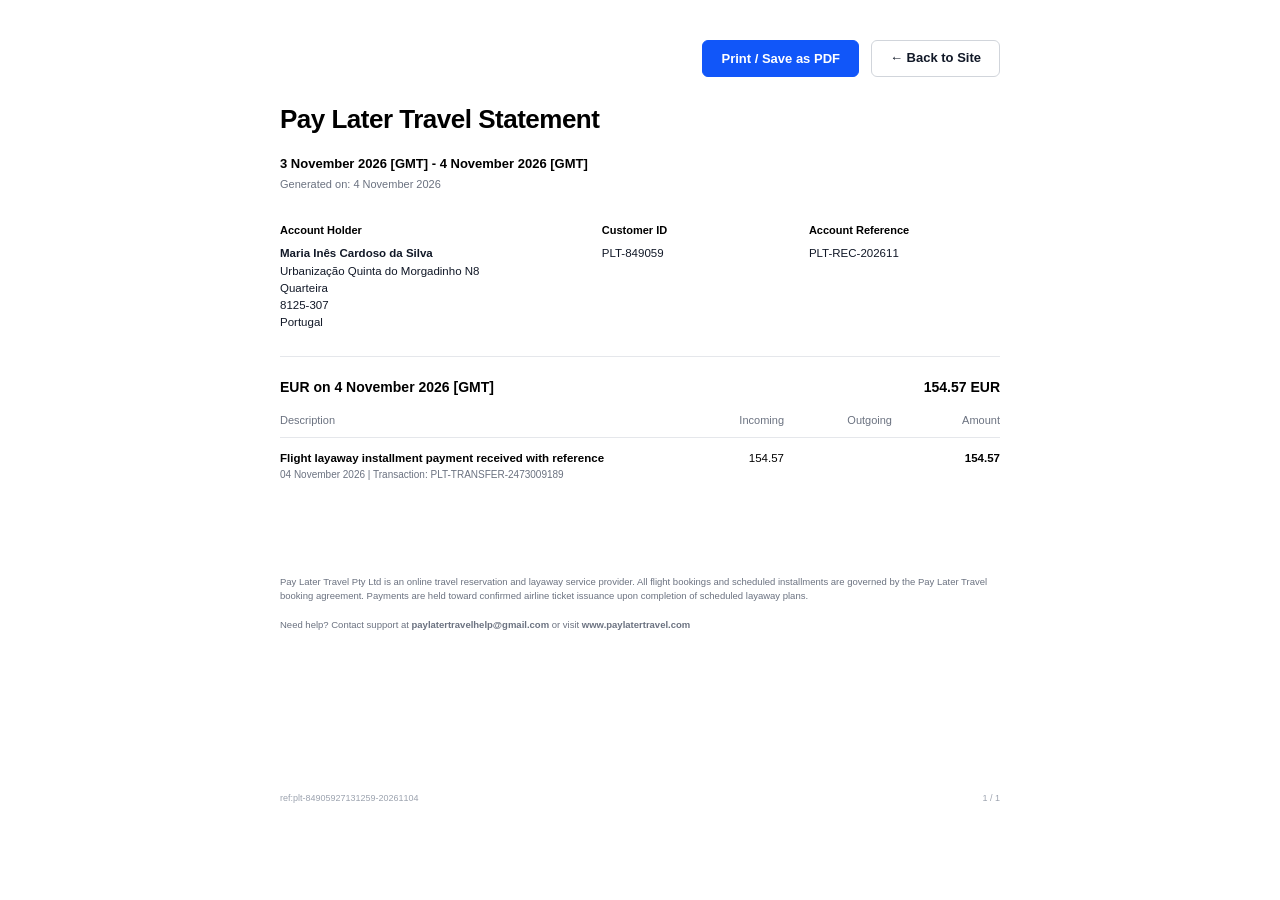
==== customer_statement.html @ 961391c1 "Add Pay Later Travel Customer Statement PDF and template" ====
<!DOCTYPE html>
<html lang="en">
<head>
  <meta charset="UTF-8">
  <title>Pay Later Travel - Customer Statement</title>
  <style>
    @page {
      size: A4;
      margin: 20mm;
    }

    * {
      box-sizing: border-box;
      margin: 0;
      padding: 0;
    }

    body {
      font-family: -apple-system, BlinkMacSystemFont, "Segoe UI", Roboto, "Helvetica Neue", Arial, sans-serif;
      color: #000000;
      background: #ffffff;
      padding: 40px;
      line-height: 1.45;
    }

    .container {
      max-width: 720px;
      margin: 0 auto;
    }

    /* Print Controls */
    .no-print {
      margin-bottom: 24px;
      display: flex;
      justify-content: flex-end;
      gap: 12px;
    }

    .btn {
      font-family: inherit;
      font-size: 13px;
      font-weight: 600;
      padding: 8px 18px;
      border-radius: 6px;
      border: 1px solid #d1d5db;
      background: #ffffff;
      color: #111827;
      cursor: pointer;
      text-decoration: none;
    }

    .btn-primary {
      background: #1156f9;
      color: #ffffff;
      border-color: #1156f9;
    }

    /* Header */
    h1 {
      font-size: 26px;
      font-weight: 800;
      letter-spacing: -0.5px;
      margin-bottom: 16px;
    }

    .statement-period {
      font-size: 13px;
      font-weight: 700;
      margin-bottom: 4px;
    }

    .generated-date {
      font-size: 11px;
      color: #6b7280;
      margin-bottom: 30px;
    }

    /* Meta Columns */
    .meta-grid {
      display: grid;
      grid-template-columns: 1.6fr 1fr 1fr;
      gap: 16px;
      margin-bottom: 24px;
    }

    .meta-label {
      font-size: 11px;
      font-weight: 700;
      margin-bottom: 6px;
    }

    .meta-value {
      font-size: 11.5px;
      color: #111827;
      line-height: 1.5;
    }

    hr {
      border: none;
      border-top: 1px solid #e5e7eb;
      margin: 20px 0;
    }

    /* Balance Row */
    .balance-header-row {
      display: flex;
      justify-content: space-between;
      align-items: baseline;
      font-size: 14px;
      font-weight: 700;
      margin-bottom: 8px;
    }

    /* Table */
    table {
      width: 100%;
      border-collapse: collapse;
      margin-bottom: 40px;
    }

    th {
      font-size: 11px;
      font-weight: 400;
      color: #6b7280;
      text-align: left;
      padding: 8px 0;
      border-bottom: 1px solid #e5e7eb;
    }

    th.right, td.right {
      text-align: right;
    }

    td {
      font-size: 11.5px;
      padding: 12px 0;
      vertical-align: top;
    }

    .desc-main {
      font-weight: 600;
    }

    .desc-sub {
      font-size: 10px;
      color: #6b7280;
      margin-top: 2px;
    }

    /* Footer Legal */
    .statement-footer-legal {
      font-size: 9.5px;
      color: #6b7280;
      line-height: 1.5;
      margin-top: 60px;
      padding-top: 20px;
    }

    .page-footer {
      display: flex;
      justify-content: space-between;
      font-size: 9px;
      color: #9ca3af;
      margin-top: 160px;
    }

    @media print {
      body {
        padding: 0;
      }
      .no-print {
        display: none !important;
      }
    }
  </style>
</head>
<body>

  <div class="container">

    <div class="no-print">
      <button class="btn btn-primary" onclick="window.print()">Print / Save as PDF</button>
      <a href="index.html" class="btn">← Back to Site</a>
    </div>

    <h1>Pay Later Travel Statement</h1>

    <div class="statement-period">3 November 2026 [GMT] - 4 November 2026 [GMT]</div>
    <div class="generated-date">Generated on: 4 November 2026</div>

    <div class="meta-grid">
      <div>
        <div class="meta-label">Account Holder</div>
        <div class="meta-value">
          <strong>Maria Inês Cardoso da Silva</strong><br>
          Urbanização Quinta do Morgadinho N8<br>
          Quarteira<br>
          8125-307<br>
          Portugal
        </div>
      </div>
      <div>
        <div class="meta-label">Customer ID</div>
        <div class="meta-value">PLT-849059</div>
      </div>
      <div>
        <div class="meta-label">Account Reference</div>
        <div class="meta-value">PLT-REC-202611</div>
      </div>
    </div>

    <hr>

    <div class="balance-header-row">
      <div>EUR on 4 November 2026 [GMT]</div>
      <div>154.57 EUR</div>
    </div>

    <table>
      <thead>
        <tr>
          <th style="width: 55%;">Description</th>
          <th class="right" style="width: 15%;">Incoming</th>
          <th class="right" style="width: 15%;">Outgoing</th>
          <th class="right" style="width: 15%;">Amount</th>
        </tr>
      </thead>
      <tbody>
        <tr>
          <td>
            <div class="desc-main">Flight layaway installment payment received with reference</div>
            <div class="desc-sub">04 November 2026 | Transaction: PLT-TRANSFER-2473009189</div>
          </td>
          <td class="right">154.57</td>
          <td class="right"></td>
          <td class="right"><strong>154.57</strong></td>
        </tr>
      </tbody>
    </table>

    <div class="statement-footer-legal">
      Pay Later Travel Pty Ltd is an online travel reservation and layaway service provider. 
      All flight bookings and scheduled installments are governed by the Pay Later Travel booking agreement. 
      Payments are held toward confirmed airline ticket issuance upon completion of scheduled layaway plans.<br><br>
      Need help? Contact support at <strong>paylatertravelhelp@gmail.com</strong> or visit <strong>www.paylatertravel.com</strong>
    </div>

    <div class="page-footer">
      <div>ref:plt-84905927131259-20261104</div>
      <div>1 / 1</div>
    </div>

  </div>

</body>
</html>
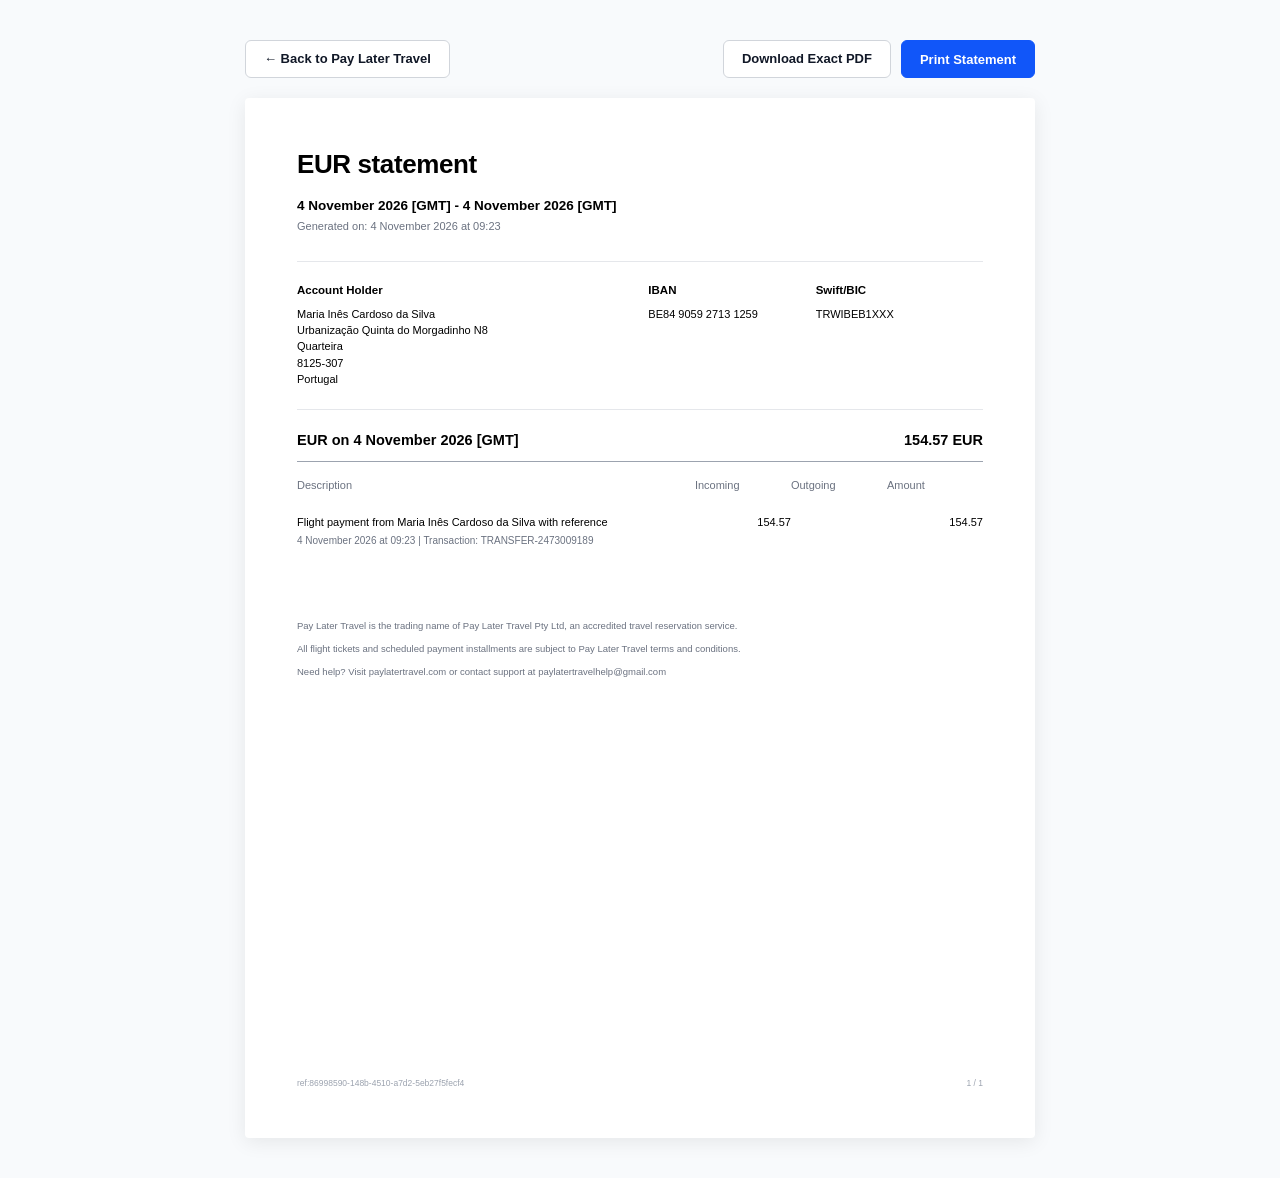
==== commit 130f6873: "feat: align customer statement layout, exact timestamps, and PDF formatting with reference document" ====
--- a/customer_statement.html
+++ b/customer_statement.html
@@ -2,11 +2,11 @@
 <html lang="en">
 <head>
   <meta charset="UTF-8">
-  <title>Pay Later Travel - Customer Statement</title>
+  <title>EUR statement - 4 November 2026</title>
   <style>
     @page {
       size: A4;
-      margin: 20mm;
+      margin: 15mm 16mm;
     }
 
     * {
@@ -18,35 +18,48 @@
     body {
       font-family: -apple-system, BlinkMacSystemFont, "Segoe UI", Roboto, "Helvetica Neue", Arial, sans-serif;
       color: #000000;
+      background: #f8fafc;
+      padding: 40px 20px;
+      line-height: 1.4;
+      -webkit-font-smoothing: antialiased;
+    }
+
+    .page-sheet {
+      max-width: 790px;
+      margin: 0 auto;
       background: #ffffff;
-      padding: 40px;
-      line-height: 1.45;
-    }
-
-    .container {
-      max-width: 720px;
-      margin: 0 auto;
+      padding: 48px 52px;
+      box-shadow: 0 4px 20px rgba(0, 0, 0, 0.08);
+      border-radius: 4px;
+      position: relative;
+      min-height: 1040px;
+      display: flex;
+      flex-direction: column;
     }
 
     /* Print Controls */
     .no-print {
-      margin-bottom: 24px;
-      display: flex;
-      justify-content: flex-end;
-      gap: 12px;
+      max-width: 790px;
+      margin: 0 auto 20px auto;
+      display: flex;
+      justify-content: space-between;
+      align-items: center;
     }
 
     .btn {
       font-family: inherit;
       font-size: 13px;
       font-weight: 600;
-      padding: 8px 18px;
+      padding: 9px 18px;
       border-radius: 6px;
       border: 1px solid #d1d5db;
       background: #ffffff;
       color: #111827;
       cursor: pointer;
       text-decoration: none;
+      display: inline-flex;
+      align-items: center;
+      gap: 6px;
     }
 
     .btn-primary {
@@ -55,144 +68,173 @@
       border-color: #1156f9;
     }
 
-    /* Header */
-    h1 {
+    /* Document Structure */
+    .title-h1 {
       font-size: 26px;
       font-weight: 800;
-      letter-spacing: -0.5px;
-      margin-bottom: 16px;
-    }
-
-    .statement-period {
-      font-size: 13px;
+      letter-spacing: -0.4px;
+      color: #000000;
+      margin-bottom: 14px;
+    }
+
+    .period-line {
+      font-size: 13.5px;
       font-weight: 700;
+      color: #000000;
       margin-bottom: 4px;
     }
 
-    .generated-date {
-      font-size: 11px;
-      color: #6b7280;
-      margin-bottom: 30px;
-    }
-
-    /* Meta Columns */
-    .meta-grid {
+    .generated-line {
+      font-size: 11px;
+      color: #6b7280;
+      margin-bottom: 26px;
+    }
+
+    .divider-hairline {
+      height: 1px;
+      background-color: #e5e7eb;
+      border: none;
+      margin: 0 0 20px 0;
+    }
+
+    /* Metadata 3-column Grid */
+    .meta-row {
       display: grid;
-      grid-template-columns: 1.6fr 1fr 1fr;
-      gap: 16px;
-      margin-bottom: 24px;
-    }
-
-    .meta-label {
-      font-size: 11px;
+      grid-template-columns: 2.1fr 1fr 1fr;
+      margin-bottom: 22px;
+    }
+
+    .meta-col-title {
+      font-size: 11.5px;
       font-weight: 700;
-      margin-bottom: 6px;
-    }
-
-    .meta-value {
-      font-size: 11.5px;
-      color: #111827;
-      line-height: 1.5;
-    }
-
-    hr {
-      border: none;
-      border-top: 1px solid #e5e7eb;
-      margin: 20px 0;
+      color: #000000;
+      margin-bottom: 8px;
+    }
+
+    .meta-col-body {
+      font-size: 11px;
+      color: #000000;
+      line-height: 1.48;
     }
 
     /* Balance Row */
-    .balance-header-row {
+    .balance-header {
       display: flex;
       justify-content: space-between;
       align-items: baseline;
-      font-size: 14px;
+      font-size: 14.5px;
       font-weight: 700;
-      margin-bottom: 8px;
-    }
-
-    /* Table */
-    table {
+      color: #000000;
+      margin-bottom: 10px;
+    }
+
+    .divider-solid {
+      height: 1px;
+      background-color: #9ca3af;
+      border: none;
+      margin-bottom: 10px;
+    }
+
+    /* Transactions Table */
+    .tx-table {
       width: 100%;
       border-collapse: collapse;
-      margin-bottom: 40px;
-    }
-
-    th {
+      margin-bottom: 45px;
+    }
+
+    .tx-table th {
       font-size: 11px;
       font-weight: 400;
       color: #6b7280;
       text-align: left;
-      padding: 8px 0;
-      border-bottom: 1px solid #e5e7eb;
-    }
-
-    th.right, td.right {
+      padding: 6px 0 10px 0;
+    }
+
+    .tx-table td {
+      font-size: 11px;
+      color: #000000;
+      padding: 12px 0 6px 0;
+      vertical-align: top;
+    }
+
+    .right {
       text-align: right;
     }
 
-    td {
-      font-size: 11.5px;
-      padding: 12px 0;
-      vertical-align: top;
-    }
-
-    .desc-main {
-      font-weight: 600;
+    .desc-title {
+      font-weight: 400;
+      color: #000000;
     }
 
     .desc-sub {
       font-size: 10px;
       color: #6b7280;
-      margin-top: 2px;
-    }
-
-    /* Footer Legal */
-    .statement-footer-legal {
+      margin-top: 4px;
+    }
+
+    /* Legal Disclaimers */
+    .disclaimer-block {
       font-size: 9.5px;
       color: #6b7280;
-      line-height: 1.5;
-      margin-top: 60px;
-      padding-top: 20px;
-    }
-
-    .page-footer {
+      line-height: 1.55;
+      margin-top: 20px;
+    }
+
+    .disclaimer-block p {
+      margin-bottom: 8px;
+    }
+
+    /* Pinned Footer */
+    .sheet-footer {
+      margin-top: auto;
+      padding-top: 40px;
       display: flex;
       justify-content: space-between;
-      font-size: 9px;
+      font-size: 8.5px;
       color: #9ca3af;
-      margin-top: 160px;
     }
 
     @media print {
       body {
+        background: #ffffff;
         padding: 0;
       }
       .no-print {
         display: none !important;
       }
+      .page-sheet {
+        box-shadow: none;
+        padding: 0;
+        max-width: 100%;
+        min-height: 0;
+      }
     }
   </style>
 </head>
 <body>
 
-  <div class="container">
-
-    <div class="no-print">
-      <button class="btn btn-primary" onclick="window.print()">Print / Save as PDF</button>
-      <a href="index.html" class="btn">← Back to Site</a>
-    </div>
-
-    <h1>Pay Later Travel Statement</h1>
-
-    <div class="statement-period">3 November 2026 [GMT] - 4 November 2026 [GMT]</div>
-    <div class="generated-date">Generated on: 4 November 2026</div>
-
-    <div class="meta-grid">
+  <div class="no-print">
+    <a href="index.html" class="btn">← Back to Pay Later Travel</a>
+    <div style="display: flex; gap: 10px;">
+      <a href="PayLater_Travel_Statement_Exact.pdf" download class="btn">Download Exact PDF</a>
+      <button class="btn btn-primary" onclick="window.print()">Print Statement</button>
+    </div>
+  </div>
+
+  <div class="page-sheet">
+
+    <div class="title-h1">EUR statement</div>
+
+    <div class="period-line">4 November 2026 [GMT] - 4 November 2026 [GMT]</div>
+    <div class="generated-line">Generated on: 4 November 2026 at 09:23</div>
+
+    <hr class="divider-hairline">
+
+    <div class="meta-row">
       <div>
-        <div class="meta-label">Account Holder</div>
-        <div class="meta-value">
-          <strong>Maria Inês Cardoso da Silva</strong><br>
+        <div class="meta-col-title">Account Holder</div>
+        <div class="meta-col-body">
+          Maria Inês Cardoso da Silva<br>
           Urbanização Quinta do Morgadinho N8<br>
           Quarteira<br>
           8125-307<br>
@@ -200,53 +242,54 @@
         </div>
       </div>
       <div>
-        <div class="meta-label">Customer ID</div>
-        <div class="meta-value">PLT-849059</div>
+        <div class="meta-col-title">IBAN</div>
+        <div class="meta-col-body">BE84 9059 2713 1259</div>
       </div>
       <div>
-        <div class="meta-label">Account Reference</div>
-        <div class="meta-value">PLT-REC-202611</div>
+        <div class="meta-col-title">Swift/BIC</div>
+        <div class="meta-col-body">TRWIBEB1XXX</div>
       </div>
     </div>
 
-    <hr>
-
-    <div class="balance-header-row">
+    <hr class="divider-hairline">
+
+    <div class="balance-header">
       <div>EUR on 4 November 2026 [GMT]</div>
       <div>154.57 EUR</div>
     </div>
 
-    <table>
+    <div class="divider-solid"></div>
+
+    <table class="tx-table">
       <thead>
         <tr>
-          <th style="width: 55%;">Description</th>
-          <th class="right" style="width: 15%;">Incoming</th>
-          <th class="right" style="width: 15%;">Outgoing</th>
-          <th class="right" style="width: 15%;">Amount</th>
+          <th style="width: 58%;">Description</th>
+          <th class="right" style="width: 14%;">Incoming</th>
+          <th class="right" style="width: 14%;">Outgoing</th>
+          <th class="right" style="width: 14%;">Amount</th>
         </tr>
       </thead>
       <tbody>
         <tr>
           <td>
-            <div class="desc-main">Flight layaway installment payment received with reference</div>
-            <div class="desc-sub">04 November 2026 | Transaction: PLT-TRANSFER-2473009189</div>
+            <div class="desc-title">Flight payment from Maria Inês Cardoso da Silva with reference</div>
+            <div class="desc-sub">4 November 2026 at 09:23 | Transaction: TRANSFER-2473009189</div>
           </td>
           <td class="right">154.57</td>
           <td class="right"></td>
-          <td class="right"><strong>154.57</strong></td>
+          <td class="right">154.57</td>
         </tr>
       </tbody>
     </table>
 
-    <div class="statement-footer-legal">
-      Pay Later Travel Pty Ltd is an online travel reservation and layaway service provider. 
-      All flight bookings and scheduled installments are governed by the Pay Later Travel booking agreement. 
-      Payments are held toward confirmed airline ticket issuance upon completion of scheduled layaway plans.<br><br>
-      Need help? Contact support at <strong>paylatertravelhelp@gmail.com</strong> or visit <strong>www.paylatertravel.com</strong>
-    </div>
-
-    <div class="page-footer">
-      <div>ref:plt-84905927131259-20261104</div>
+    <div class="disclaimer-block">
+      <p>Pay Later Travel is the trading name of Pay Later Travel Pty Ltd, an accredited travel reservation service.</p>
+      <p>All flight tickets and scheduled payment installments are subject to Pay Later Travel terms and conditions.</p>
+      <p>Need help? Visit paylatertravel.com or contact support at paylatertravelhelp@gmail.com</p>
+    </div>
+
+    <div class="sheet-footer">
+      <div>ref:86998590-148b-4510-a7d2-5eb27f5fecf4</div>
       <div>1 / 1</div>
     </div>
 
